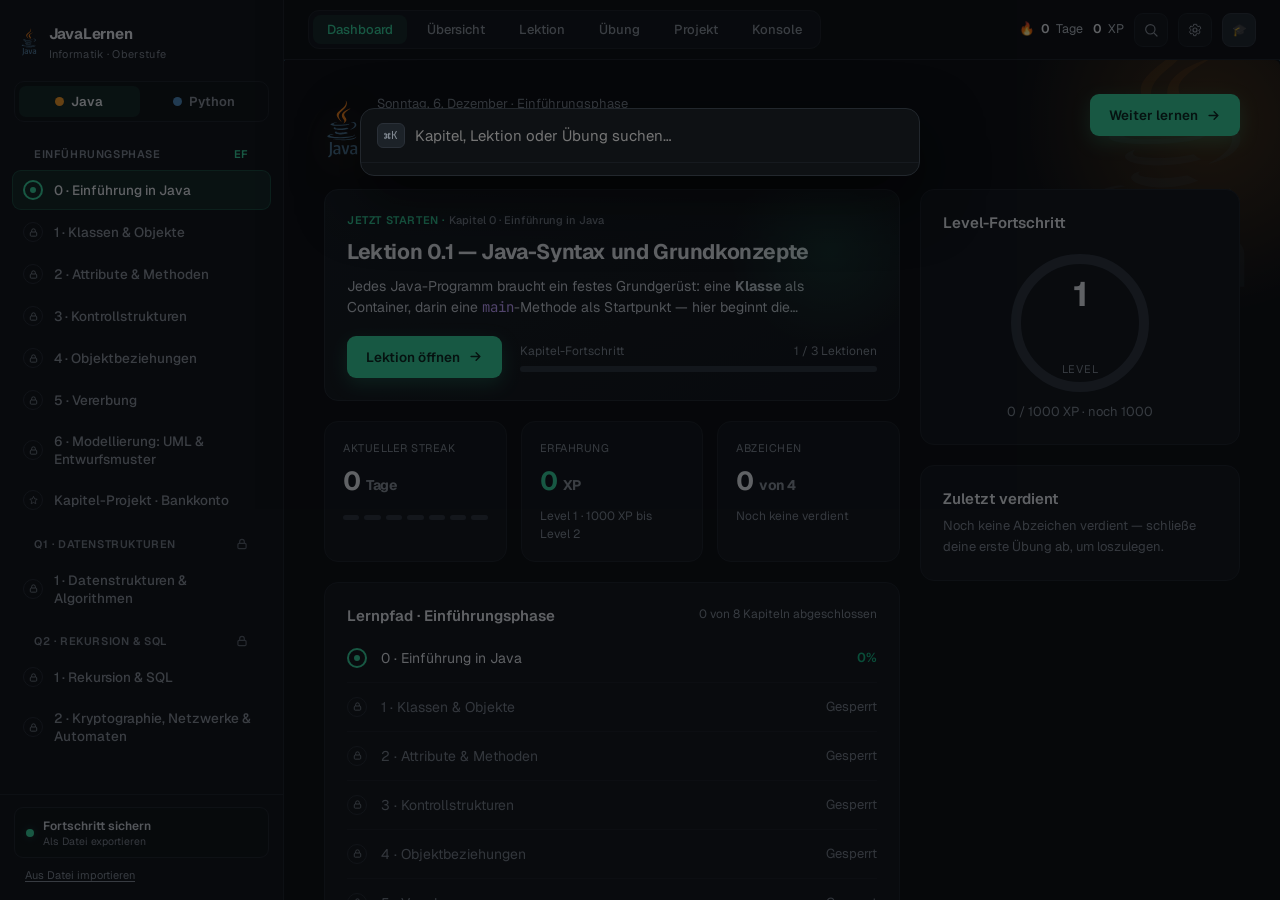
==== app/index.html @ 8a407bf7 "feat(JavaLernen): command palette (⌘K) — buscar y saltar a cualquier vista/capítulo/lección/übung - " ====
<!DOCTYPE html>
<html lang="de">
<head>
  <meta charset="utf-8">
  <meta name="viewport" content="width=device-width, initial-scale=1">
  <meta name="theme-color" content="#08090B">
  <title>JavaLernen — Informatik Oberstufe</title>
  <link rel="preconnect" href="https://fonts.googleapis.com">
  <link rel="preconnect" href="https://fonts.gstatic.com" crossorigin>
  <link href="https://fonts.googleapis.com/css2?family=Geist:wght@400;500;600;700&family=JetBrains+Mono:wght@400;500;600&display=swap" rel="stylesheet">
  <link rel="stylesheet" href="css/tokens.css">
  <link rel="stylesheet" href="css/app.css">
</head>
<body>
  <a class="skip-link" href="#main">Zum Inhalt springen</a>

  <div class="shell" id="shell">
    <button class="scrim" id="scrim" aria-label="Menü schließen" hidden></button>

    <!-- ============ SIDEBAR ============ -->
    <aside class="sidebar" aria-label="Lernpfad-Navigation">
      <div class="brand">
        <span class="brand-logo" aria-hidden="true">
          <svg width="18" height="18" viewBox="0 0 24 24" fill="none"><path d="M8 9l-4 3 4 3M16 9l4 3-4 3M13 6l-2 12" stroke="#08090B" stroke-width="2.2" stroke-linecap="round" stroke-linejoin="round"/></svg>
        </span>
        <span>
          <span class="brand-name" id="brandName">JavaLernen</span>
          <span class="brand-sub" style="display:block">Informatik · Oberstufe</span>
        </span>
      </div>

      <div class="lang-switch" role="group" aria-label="Programmiersprache">
        <button class="lang-btn" data-lang="java"><span class="lang-dot java"></span> Java</button>
        <button class="lang-btn" data-lang="python"><span class="lang-dot python"></span> Python</button>
      </div>

      <nav class="nav" id="chapterNav" aria-label="Kapitel"></nav>

      <div class="sidebar-foot">
        <button class="net" id="exportBtn" title="Lädt eine JSON-Datei mit deinem Fortschritt herunter">
          <span class="dot"></span>
          <span><span class="t">Fortschritt sichern</span><span class="s" style="display:block">Als Datei exportieren</span></span>
        </button>
        <button class="net-import" id="importBtn">Aus Datei importieren</button>
        <input type="file" id="importFile" accept="application/json" style="display:none">
      </div>
    </aside>

    <!-- ============ MAIN ============ -->
    <div class="main">
      <header class="topbar">
        <div style="display:flex;align-items:center;gap:12px">
          <button class="icon-btn hamburger" id="hamburger" aria-label="Navigation öffnen" aria-expanded="false">
            <svg width="18" height="18" viewBox="0 0 24 24" fill="none"><path d="M4 7h16M4 12h16M4 17h16" stroke="currentColor" stroke-width="2" stroke-linecap="round"/></svg>
          </button>
          <div class="tabs" role="tablist" aria-label="Ansicht">
            <button class="tab" role="tab" aria-selected="true"  data-view="dashboard">Dashboard</button>
            <button class="tab" role="tab" aria-selected="false" data-view="overview">Übersicht</button>
            <button class="tab" role="tab" aria-selected="false" data-view="lesson">Lektion</button>
            <button class="tab" role="tab" aria-selected="false" data-view="exercise">Übung</button>
            <button class="tab" role="tab" aria-selected="false" data-view="project">Projekt</button>
            <button class="tab" role="tab" aria-selected="false" data-view="playground">Konsole</button>
          </div>
        </div>
        <div class="topbar-right">
          <span class="chip hide-sm">🔥 <b id="topStreak">0</b> Tage</span>
          <span class="chip hide-sm"><b id="topXp">0</b> XP</span>
          <button class="icon-btn" id="cmdkBtn" aria-label="Befehlspalette öffnen (⌘K)" title="Suchen (⌘K)">
            <svg width="16" height="16" viewBox="0 0 24 24" fill="none"><circle cx="11" cy="11" r="7" stroke="currentColor" stroke-width="1.8"/><path d="M21 21l-4.3-4.3" stroke="currentColor" stroke-width="1.8" stroke-linecap="round"/></svg>
          </button>
          <div class="settings-wrap">
            <button class="icon-btn" id="settingsBtn" aria-label="Einstellungen" aria-expanded="false"><svg width="16" height="16" viewBox="0 0 24 24" fill="none"><circle cx="12" cy="12" r="3" stroke="currentColor" stroke-width="1.8"/><path d="M19 12a7 7 0 00-.1-1l2-1.6-2-3.4-2.3 1a7 7 0 00-1.7-1l-.3-2.5H10l-.3 2.5a7 7 0 00-1.7 1l-2.3-1-2 3.4 2 1.6a7 7 0 000 2l-2 1.6 2 3.4 2.3-1a7 7 0 001.7 1l.3 2.5h3.4l.3-2.5a7 7 0 001.7-1l2.3 1 2-3.4-2-1.6c.06-.32.1-.66.1-1z" stroke="currentColor" stroke-width="1.5" stroke-linejoin="round"/></svg></button>
            <div class="settings-pop" id="settingsPop" hidden>
              <div class="set-group">
                <div class="set-label">Dein Name</div>
                <input type="text" id="nameInput" class="name-input" placeholder="z. B. Alberto" maxlength="24" autocomplete="off">
              </div>
              <div class="set-group">
                <div class="set-label">Darstellung</div>
                <div class="seg" role="group" aria-label="Theme">
                  <button class="seg-btn" data-theme-set="dark">Dunkel</button>
                  <button class="seg-btn" data-theme-set="light">Hell</button>
                </div>
              </div>
              <div class="set-group">
                <div class="set-label">Editor-Schriftgröße</div>
                <div class="seg" role="group" aria-label="Schriftgröße">
                  <button class="seg-btn" data-size-set="s">S</button>
                  <button class="seg-btn" data-size-set="m">M</button>
                  <button class="seg-btn" data-size-set="l">L</button>
                </div>
              </div>
              <div class="set-group">
                <label class="set-toggle"><input type="checkbox" id="animToggle"> <span>Animationen</span></label>
              </div>
            </div>
          </div>
          <span class="badge-ico" id="userAvatar" aria-hidden="true" style="width:34px;height:34px;border-radius:9px;font-size:12px;font-weight:600"></span>
        </div>
      </header>

      <main class="viewport" id="main">

        <!-- ===== DASHBOARD ===== -->
        <section class="view active" id="view-dashboard" tabindex="-1">
          <div class="dash rise">
            <div class="dash-watermark" aria-hidden="true"></div>
            <div class="dash-head">
              <div style="display:flex;align-items:center;gap:16px">
                <span class="dash-lang-logo" id="dashLangLogo" aria-hidden="true"></span>
                <div>
                  <p class="eyebrow">Samstag, 4. Juli · Einführungsphase</p>
                  <h1 class="h-greet">Guten Abend, Alberto</h1>
                </div>
              </div>
              <button class="btn btn-primary" id="continueBtn">Weiter lernen
                <svg width="15" height="15" viewBox="0 0 24 24" fill="none"><path d="M5 12h14M13 6l6 6-6 6" stroke="currentColor" stroke-width="2.4" stroke-linecap="round" stroke-linejoin="round"/></svg>
              </button>
            </div>

            <div class="dash-grid">
              <div class="col">
                <article class="card resume card-pad" id="resumeCard"></article>

                <div class="stat-row">
                  <article class="card stat"><div class="k">Aktueller Streak</div><div class="v"><span id="streakVal">0</span> <span style="font-size:14px;color:var(--mut)">Tage</span></div><div class="streak-cells" id="streakCells"><i></i><i></i><i></i><i></i><i></i><i></i><i></i></div></article>
                  <article class="card stat"><div class="k">Erfahrung</div><div class="v accent"><span id="xpVal">0</span> <span style="font-size:14px;color:var(--mut)">XP</span></div><div class="sub" id="xpSub">Level 1 · 1000 XP bis Level 2</div></article>
                  <article class="card stat"><div class="k">Abzeichen</div><div class="v"><span id="badgeCount">0</span> <span style="font-size:14px;color:var(--mut)" id="badgeTotal">von 4</span></div><div class="sub" id="badgeSub" style="color:var(--faint)">Noch keine verdient</div></article>
                </div>

                <article class="card card-pad">
                  <div style="display:flex;justify-content:space-between;margin-bottom:6px"><h2 style="font-size:15px;font-weight:600">Lernpfad · Einführungsphase</h2><span style="font-size:12px;color:var(--mut2)" id="lernpfadSub"></span></div>
                  <div id="lernpfadList"></div>
                </article>
              </div>

              <div class="col">
                <article class="card card-pad">
                  <h2 style="font-size:15px;font-weight:600;margin-bottom:6px">Level-Fortschritt</h2>
                  <div class="ring-wrap">
                    <div class="ring">
                      <svg width="150" height="150" viewBox="0 0 150 150"><circle cx="75" cy="75" r="64" fill="none" stroke="var(--dot)" stroke-width="10"/><circle id="ringArc" cx="75" cy="75" r="64" fill="none" stroke="var(--accent)" stroke-width="10" stroke-linecap="round" stroke-dasharray="402" stroke-dashoffset="402" transform="rotate(-90 75 75)"/></svg>
                      <div class="lvl"><b id="levelVal">1</b><span>LEVEL</span></div>
                    </div>
                  </div>
                  <p style="text-align:center;font-size:13px;color:var(--mut2)" id="levelSub">0 / 1000 XP · noch 1000</p>
                </article>
                <article class="card card-pad">
                  <h2 style="font-size:15px;font-weight:600;margin-bottom:6px">Zuletzt verdient</h2>
                  <div id="badgeList"><p style="font-size:13px;color:var(--faint);line-height:1.6">Noch keine Abzeichen verdient — schließe deine erste Übung ab, um loszulegen.</p></div>
                </article>
              </div>
            </div>
          </div>
        </section>

        <!-- ===== ÜBERSICHT ===== -->
        <section class="view" id="view-overview" tabindex="-1">
          <div class="dash-watermark" aria-hidden="true"></div>
          <div class="dash rise" style="max-width:1120px">
            <div class="dash-head">
              <div>
                <p class="eyebrow">Zertifikatskurs · Informatik mit Java</p>
                <h1 class="h-greet" style="font-size:26px">Lernmodule &amp; Abdeckung</h1>
              </div>
            </div>
            <p class="les-p" style="margin-bottom:28px;max-width:none">Curriculum-Übersicht des Zertifikatskurses (Fortbildung, Java als gewählte Sprache). Jedes Modul zeigt, welche JavaLernen-Kapitel das Thema bereits abdecken — und wo noch Lücken sind.</p>
            <div id="moduleList" class="module-grid"></div>
          </div>
        </section>

        <!-- ===== LEKTION ===== -->
        <section class="view" id="view-lesson" tabindex="-1">
          <div class="dash-watermark" aria-hidden="true"></div>
          <div style="max-width:820px;margin:0 auto;padding:34px 40px 80px" class="rise lesson-pad wm-content">
            <p class="les-crumb" id="lesCrumb"></p>
            <div class="les-pills" id="lessonTabs"></div>
            <div class="les-meta"><span class="les-tag-theory">Theorie</span><span class="les-readtime" id="lesTime"></span></div>
            <h1 class="les-title" id="lesTitle"></h1>
            <div id="lessonBody"></div>
            <div class="les-nav">
              <button class="btn btn-ghost" id="lesPrevBtn">◄ Zurück</button>
              <button class="btn btn-primary" id="lesNextBtn">Zur Übung ►</button>
            </div>
          </div>
        </section>

        <!-- ===== ÜBUNG ===== -->
        <section class="view" id="view-exercise" tabindex="-1">
          <div class="dash-watermark" aria-hidden="true"></div>
          <div class="ex-grid wm-content" style="display:grid;grid-template-columns:400px 1fr;height:100%;min-height:0">
            <div style="border-right:1px solid var(--border);padding:30px;overflow-y:auto" class="ex-prompt" id="exPrompt"></div>

            <div style="display:flex;flex-direction:column;min-height:0;background:var(--panel2)" class="ex-editor">
              <div style="display:flex;align-items:center;justify-content:space-between;padding:11px 18px;border-bottom:1px solid var(--border);background:var(--panel)">
                <span class="mono" id="exFile" style="font-size:12.5px;color:var(--sub)">Main.java</span>
                <div style="display:flex;align-items:center;gap:8px">
                  <button class="btn btn-ghost" id="resetBtn" style="padding:7px 12px;font-size:12.5px" title="Auf Startcode zurücksetzen">↺ Zurücksetzen</button>
                  <button class="btn btn-primary" id="runBtn" style="padding:7px 15px;font-size:12.5px">▶ Ausführen <span class="pg-kbd">⌘↵</span></button>
                </div>
              </div>
              <div class="editor" id="editor">
                <div class="editor-gutter mono" id="gutter" aria-hidden="true">1</div>
                <div class="editor-area">
                  <pre class="editor-hl mono" id="hl" aria-hidden="true"><code></code></pre>
                  <label class="visually-hidden" for="code" style="position:absolute;left:-9999px">Java-Code-Editor</label>
                  <textarea id="code" class="editor-input mono" spellcheck="false" autocapitalize="off" autocorrect="off" autocomplete="off" wrap="off">public class Main {
    public static void main(String[] args) {
        int zahl = 7;

        if (zahl % 2 == 0) {
            System.out.println(zahl + " ist ungerade");
        } else {
            System.out.println(zahl + " ist gerade");
        }
    }
}</textarea>
                </div>
              </div>
              <div id="feedback" class="ex-feedback" aria-live="polite"></div>
            </div>
          </div>
        </section>

        <!-- ===== PROJEKT ===== -->
        <section class="view" id="view-project" tabindex="-1">
          <div class="dash-watermark" aria-hidden="true"></div>
          <div style="max-width:760px;margin:0 auto;padding:48px 40px;text-align:center" class="rise wm-content">
            <div class="glow" style="display:inline-grid;place-items:center;width:88px;height:88px;border-radius:24px;background:linear-gradient(150deg,var(--accent-bg2),var(--accent-bg));border:1px solid var(--accent-border2);margin-bottom:24px;font-size:40px">⭐</div>
            <p class="tag" style="letter-spacing:1px;margin-bottom:10px" id="prTag">Kapitel abgeschlossen</p>
            <h1 style="font-size:30px;font-weight:700;letter-spacing:-0.7px;margin-bottom:12px" id="prTitle"></h1>
            <p style="font-size:15px;line-height:1.65;color:var(--mut);max-width:480px;margin:0 auto 30px" id="prIntro"></p>
            <div style="display:flex;justify-content:center;gap:14px;margin-bottom:34px;flex-wrap:wrap" id="prStats"></div>
            <div class="card" style="padding:22px;text-align:left;margin-bottom:20px"><p id="prDesc" style="font-size:14px;line-height:1.65;color:var(--text3)"></p></div>
            <button class="btn btn-primary" id="prStartBtn">Projekt starten ►</button>
            <div style="margin-top:24px"><button class="btn btn-ghost" data-view="dashboard" style="border:none;text-decoration:underline;text-underline-offset:3px">Später — zurück zum Dashboard</button></div>
          </div>
        </section>

        <!-- ===== PLAYGROUND / KONSOLE ===== -->
        <section class="view" id="view-playground" tabindex="-1">
          <div class="dash-watermark" aria-hidden="true"></div>
          <div class="pg-grid wm-content">
            <aside class="pg-side">
              <span class="prompt-tag">Konsole</span>
              <h1 class="prompt-title" style="margin-top:12px">Java-Spielwiese</h1>
              <p class="prompt-p">Schreibe beliebigen Java-Code, gib bei Bedarf eine <strong>Eingabe</strong> für <code>Scanner</code> / <code>System.in</code> an und führe ihn aus — echter Compiler, echte Ausgabe.</p>
              <label class="pg-label" for="pgStdin">Eingabe (stdin)</label>
              <textarea id="pgStdin" class="pg-stdin mono" spellcheck="false" placeholder="Zeile 1&#10;Zeile 2&#10;…"></textarea>
              <div class="pg-shortcuts">
                <div class="pg-sc-title">IntelliJ-Kürzel</div>
                <div class="pg-sc"><kbd>⌘↵</kbd><span>Ausführen</span></div>
                <div class="pg-sc"><kbd>⌘/</kbd><span>Kommentar</span></div>
                <div class="pg-sc"><kbd>⌘D</kbd><span>Zeile duplizieren</span></div>
                <div class="pg-sc"><kbd>⌘⌫</kbd><span>Zeile löschen</span></div>
                <div class="pg-sc"><kbd>⌥⇧↑↓</kbd><span>Zeile verschieben</span></div>
                <div class="pg-sc"><kbd>⇥ / ⇧⇥</kbd><span>Ein-/Ausrücken</span></div>
              </div>
            </aside>

            <div class="pg-main">
              <div class="pg-bar">
                <span class="mono" style="font-size:12.5px;color:var(--sub)">Main.java</span>
                <button class="btn btn-primary" id="pgRunBtn" style="padding:7px 15px;font-size:12.5px">▶ Ausführen <span class="pg-kbd">⌘↵</span></button>
              </div>
              <div class="editor" id="pgEditor">
                <div class="editor-gutter mono" id="pgGutter" aria-hidden="true">1</div>
                <div class="editor-area">
                  <pre class="editor-hl mono" id="pgHl" aria-hidden="true"><code></code></pre>
                  <label class="visually-hidden" for="pgCode" style="position:absolute;left:-9999px">Java-Code-Editor (Konsole)</label>
                  <textarea id="pgCode" class="editor-input mono" spellcheck="false" autocapitalize="off" autocorrect="off" autocomplete="off" wrap="off">import java.util.*;

public class Main {
    public static void main(String[] args) {
        Scanner sc = new Scanner(System.in);
        System.out.print("Wie heißt du? ");
        String name = sc.nextLine();
        System.out.println("Hallo, " + name + "!");
    }
}</textarea>
                </div>
              </div>
              <div class="pg-console" id="pgOutput" aria-live="polite"></div>
            </div>
          </div>
        </section>

      </main>
    </div>
  </div>

  <!-- ============ COMMAND PALETTE (⌘K) ============ -->
  <div class="cmdk-overlay" id="cmdkOverlay" hidden>
    <div class="cmdk-box" role="dialog" aria-modal="true" aria-label="Befehlspalette">
      <div class="cmdk-input-row">
        <span class="cmdk-kbd">⌘K</span>
        <input type="text" id="cmdkInput" class="cmdk-input" placeholder="Kapitel, Lektion oder Übung suchen…" autocomplete="off" spellcheck="false">
      </div>
      <div class="cmdk-list" id="cmdkList"></div>
    </div>
  </div>

  <script src="js/app.js"></script>
</body>
</html>
---- app/css/tokens.css ----
/* ============================================================
   JavaLernen — Design Tokens
   Paleta auditada WCAG AA (ver check de contraste).
   Los "muted" fueron corregidos: mut2/faint/dis ahora pasan AA
   sobre el fondo #08090B a tamaños de 10.5–12.5px.
   ============================================================ */

:root {
  /* superficies */
  --bg:        #08090B;
  --sidebar:   #0C0E11;
  --panel:     #0E1114;
  --panel2:    #0B0E10;
  --inset:     #08090B;
  --elev:      #1C2228;
  --elev-border:#2A3038;

  /* bordes / divisores */
  --border:    #191D22;
  --border2:   #1C2126;
  --border3:   #22272D;
  --divider:   #161A1F;

  /* texto — todos AA sobre --bg */
  --text:      #E8EAED; /* 16.5:1 */
  --text2:     #C8CDD3; /* 12.4  */
  --text3:     #C2C7CD; /* 11.7  */
  --sub:       #B4BAC1; /* 10.2  */
  --mut:       #8B9199; /*  6.3  */
  --mut2:      #828A93; /*  5.7  (era 6B727A 3.9 → FALLABA) */
  --faint:     #7E858E; /*  5.3  (era 5F666E 3.4 → FALLABA) */
  --dis:       #787F88; /*  4.9  (era 565C64 2.8 → FALLABA) */
  --lock:      #5A616A; /*  íconos de candado (era 3A4046 1.9) */

  /* acento — verde "acción" (neón) vs "progreso" (profundo) */
  --accent:    #34D399; /* acción / CTA / hero — 10.4:1 */
  --accent2:   #10B981; /* progreso / status — 7.9:1, calmo */
  --on-accent: #06231A;
  --accent-bg:   rgba(52,211,153,0.10);
  --accent-bg2:  rgba(52,211,153,0.14);
  --accent-border: rgba(52,211,153,0.20);
  --accent-border2:rgba(52,211,153,0.28);
  --accent-shadow: rgba(52,211,153,0.26);
  --accent-radial: rgba(52,211,153,0.13);
  --glow-c:      rgba(52,211,153,0.35);

  /* semánticos */
  --info:  #7DD3FC; --info-t:#A9DEF9; --info-b:#9FB4C0;
  --info-bg:rgba(125,211,252,0.05); --info-border:rgba(125,211,252,0.18); --info-chip:rgba(125,211,252,0.12);
  --warn:  #F59E0B; --warn-t:#F5C97A; --warn-b:#B7A876;
  --warn-bg:rgba(245,158,11,0.05); --warn-bg2:rgba(245,158,11,0.06); --warn-border:rgba(245,158,11,0.18);
  --err:   #F87171; --err-t:#F0A8A8;
  --err-bg:rgba(248,113,113,0.14); --err-row:rgba(248,113,113,0.06); --ok-row:rgba(52,211,153,0.06);
  --tip:   #C4A0FF; --tip-t:#C9B3F0; --tip-b:#9F93B8;
  --tip-bg:rgba(196,160,255,0.05); --tip-border:rgba(196,160,255,0.16);
  --false-bg:#1A0F10; --false-t:#F87171;

  /* código */
  --code-border:#1B2025; --code-hd:#16191D; --chip-bg:#0E1518;
  --code-kw:#C4A0FF; --code-type:#5CC8FF; --code-fn:#7DD3FC; --code-str:#98D387;
  --code-num:#E3B778; --code-op:#89DDFF; --code-text:#C9CDD3;
  --code-ln:#6B727A; /* números de línea legibles (era 3D444B 1.9) */
  --code-size:13.5px;

  /* misc */
  --dot:#2A3038; --topbar:rgba(10,12,14,0.7);
  --card-a:#12171A; --card-b:#0D1013; --card-border:#1E242A;
  --avatar-a:#2A3038; --avatar-b:#171B1F; --avatar-border:#262B31;
  --pop-shadow:0 24px 60px rgba(0,0,0,0.55);
  --focus-ring:#5CC8FF; /* anillo de foco visible, distinto del acento */

  --r-sm:8px; --r-md:11px; --r-lg:14px; --r-xl:20px;
  --ff:'Geist',-apple-system,system-ui,sans-serif;
  --ff-mono:'JetBrains Mono',ui-monospace,monospace;
}

/* ============================================================
   TEMA CLARO — overrides sobre los mismos tokens (design brief).
   Contraste ajustado para blanco: acento verde más profundo,
   tokens de código con variantes light legibles.
   ============================================================ */
:root[data-theme="light"] {
  --bg:        #F4F5F6;
  --sidebar:   #FBFBFC;
  --panel:     #FFFFFF;
  --panel2:    #FBFBFC;
  --inset:     #F1F2F4;
  --elev:      #EEF0F2;
  --elev-border:#DDE0E4;

  --border:    #E6E8EC;
  --border2:   #E9EBEF;
  --border3:   #D3D7DD;
  --divider:   #ECEEF1;

  --text:      #191C1F;
  --text2:     #2C3136;
  --text3:     #31373D;
  --sub:       #414952;
  --mut:       #667079;
  --mut2:      #6B747D;
  --faint:     #838C95;
  --dis:       #97A0A9;
  --lock:      #A7AFB8;

  --accent:    #0E9F6E; /* verde profundo, legible sobre blanco */
  --accent2:   #0A8862;
  --on-accent: #FFFFFF;
  --accent-bg:   rgba(14,159,110,0.08);
  --accent-bg2:  rgba(14,159,110,0.12);
  --accent-border: rgba(14,159,110,0.22);
  --accent-border2:rgba(14,159,110,0.32);
  --accent-shadow: rgba(14,159,110,0.22);
  --accent-radial: rgba(14,159,110,0.10);
  --glow-c:      rgba(14,159,110,0.30);

  --info:  #0284C7; --info-t:#0369A1; --info-b:#0B5A86;
  --info-bg:rgba(2,132,199,0.06); --info-border:rgba(2,132,199,0.20); --info-chip:rgba(2,132,199,0.10);
  --warn:  #B45309; --warn-t:#92400E; --warn-b:#7A3E12;
  --warn-bg:rgba(180,83,9,0.06); --warn-bg2:rgba(180,83,9,0.07); --warn-border:rgba(180,83,9,0.22); --warn-chip:rgba(180,83,9,0.12);
  --err:   #DC2626; --err-t:#B91C1C;
  --err-bg:rgba(220,38,38,0.10); --err-row:rgba(220,38,38,0.05); --ok-row:rgba(14,159,110,0.06);
  --tip:   #7C3AED; --tip-t:#6D28D9; --tip-b:#5B2CA8;
  --tip-bg:rgba(124,58,237,0.05); --tip-border:rgba(124,58,237,0.18);
  --false-bg:#FBE9E9; --false-t:#DC2626;

  --code-border:#E6E8EC; --code-hd:#F1F2F4; --chip-bg:#EEF3F1;
  --code-kw:#7C3AED; --code-type:#0967A6; --code-fn:#0284C7; --code-str:#157F3C;
  --code-num:#B45309; --code-op:#0E7490; --code-text:#24292F; --code-ln:#B8BFC7;

  --dot:#DDE0E4; --topbar:rgba(255,255,255,0.75);
  --card-a:#FFFFFF; --card-b:#FAFBFC; --card-border:#E6E8EC;
  --avatar-a:#EEF0F2; --avatar-b:#DDE0E4; --avatar-border:#D3D7DD;
  --pop-shadow:0 24px 60px rgba(20,24,28,0.16);
  --focus-ring:#0967A6;
}
---- app/css/app.css ----
/* ============================================================
   JavaLernen — Componentes, a11y y responsive
   Clases reales (no inline) → habilita :hover / :focus-visible
   que los estilos inline del mockup NO podían tener.
   ============================================================ */

*, *::before, *::after { box-sizing: border-box; margin: 0; padding: 0; }
html, body { height: 100%; max-width: 100%; overflow-x: hidden; }
body {
  background: var(--bg);
  color: var(--text);
  font-family: var(--ff);
  -webkit-font-smoothing: antialiased;
  line-height: 1.5;
}
::selection { background: rgba(52,211,153,0.28); }
::-webkit-scrollbar { width: 10px; height: 10px; }
::-webkit-scrollbar-thumb { background: #565C6455; border-radius: 8px; border: 2px solid transparent; background-clip: padding-box; }

/* --- foco visible global (clave de a11y que faltaba) --- */
:focus-visible {
  outline: 2px solid var(--focus-ring);
  outline-offset: 2px;
  border-radius: 6px;
}
:focus:not(:focus-visible) { outline: none; }

/* skip-link para teclado/lector de pantalla */
.skip-link {
  position: absolute; left: 12px; top: -60px; z-index: 200;
  background: var(--accent); color: var(--on-accent);
  padding: 9px 16px; border-radius: var(--r-sm); font-weight: 600;
  transition: top .15s ease;
}
.skip-link:focus { top: 12px; }

button { font-family: inherit; cursor: pointer; }
a { color: inherit; text-decoration: none; }
code, pre, .mono { font-family: var(--ff-mono); }

/* --- animaciones (respetan prefers-reduced-motion) --- */
@keyframes jl-rise { from { opacity:0; transform:translateY(10px);} to {opacity:1; transform:none;} }
@keyframes jl-glow { 0%,100%{ box-shadow:0 0 0 0 var(--glow-c);} 50%{ box-shadow:0 0 0 6px transparent;} }
.rise { animation: jl-rise .35s ease; }
.glow { animation: jl-glow 2.4s ease-in-out infinite; }
@media (prefers-reduced-motion: reduce) {
  *, *::before, *::after { animation: none !important; transition: none !important; }
}
:root[data-anim="off"] *, :root[data-anim="off"] *::before, :root[data-anim="off"] *::after {
  animation: none !important; transition: none !important;
}

/* ============================ LAYOUT ============================ */
.shell { display: flex; height: 100vh; width: 100%; overflow: hidden; }

.sidebar {
  width: 284px; flex: none; background: var(--sidebar);
  border-right: 1px solid var(--border); display: flex; flex-direction: column;
}
.brand { padding: 22px 20px 18px; display: flex; align-items: center; gap: 11px; }
.brand-logo { flex: none; display: flex; align-items: center; justify-content: center; }
.brand-logo img { height: 30px; width: auto; display: block; }
.brand-name { font-size: 15px; font-weight: 700; letter-spacing: -0.2px; }

/* logo de lenguaje en el dashboard — grande a propósito, con glow de marca */
.dash-lang-logo { flex: none; display: flex; align-items: center; justify-content: center; }
.dash-lang-logo img { height: 64px; width: auto; display: block; }
.dash-lang-logo.java img { filter: drop-shadow(0 6px 20px rgba(248,152,32,.4)); }
.dash-lang-logo.python img { filter: drop-shadow(0 6px 20px rgba(75,139,190,.4)); }

/* watermark del dashboard: logo grande y tenue de fondo, con degradado suave de marca */
.dash { position: relative; overflow: hidden; }
.dash-head, .dash-grid { position: relative; z-index: 1; }
.dash-watermark { position: absolute; top: -60px; right: -50px; width: 320px; height: 320px; pointer-events: none; z-index: 0; }
.dash-watermark img { width: 100%; height: 100%; object-fit: contain; opacity: .1; }
.dash-watermark.java { background: radial-gradient(circle at 62% 38%, rgba(248,152,32,.22), transparent 68%); }
.dash-watermark.python { background: radial-gradient(circle at 62% 38%, rgba(75,139,190,.22), transparent 68%); }
/* el contenido real de cada vista debe pintarse SIEMPRE encima del watermark (position:absolute) */
.wm-content { position: relative; z-index: 1; }
/* Übung/Konsole: el editor de código (derecha) tiene fondo opaco y taparía el watermark en la
   esquina superior derecha de siempre — acá vive en la esquina superior izquierda, detrás del
   panel de prompt/sidebar que sí es transparente. */
#view-exercise .dash-watermark, #view-playground .dash-watermark { top: -50px; left: -40px; right: auto; }
.brand-sub  { font-size: 11px; color: var(--faint); letter-spacing: 0.3px; }

.lang-switch { display: flex; gap: 4px; margin: 0 14px 10px; background: var(--panel2); border: 1px solid var(--border); border-radius: 10px; padding: 4px; }
.lang-btn { flex: 1; display: flex; align-items: center; justify-content: center; gap: 7px; padding: 7px 8px; border-radius: 7px; background: transparent; border: none; color: var(--mut); font-size: 13px; font-weight: 600; font-family: inherit; transition: background .15s, color .15s; }
.lang-btn:hover { color: var(--text2); }
.lang-btn[aria-pressed="true"] { background: var(--accent-bg); color: var(--text); }
.lang-dot { width: 9px; height: 9px; border-radius: 50%; flex: none; }
.lang-dot.java { background: #F89820; } .lang-dot.python { background: #4B8BBE; }

.nav-group-hd {
  display: flex; align-items: center; justify-content: space-between;
  padding: 14px 22px 6px; font-size: 11px; font-weight: 600;
  color: var(--mut2); text-transform: uppercase; letter-spacing: 0.6px;
}
.nav-group-hd.locked { color: var(--dis); }
.nav { flex: 1; overflow-y: auto; padding: 0 12px 12px; display: flex; flex-direction: column; gap: 2px; }

.nav-item {
  display: flex; align-items: center; gap: 11px; padding: 9px 10px;
  border-radius: 9px; color: var(--mut); border: 1px solid transparent;
  background: transparent; width: 100%; text-align: left; font-size: 13.5px; font-weight: 500;
  transition: background .15s ease, color .15s ease;
}
.nav-item:hover { background: var(--panel); color: var(--text2); }
.nav-item[aria-current="true"] {
  background: var(--accent-bg); border-color: var(--accent-border); color: var(--text);
}
.nav-item[disabled] { color: var(--dis); cursor: not-allowed; }
.nav-item[disabled]:hover { background: transparent; color: var(--dis); }
.nav-icon { width: 20px; height: 20px; flex: none; border-radius: 50%; display: grid; place-items: center; }
.nav-icon.done { background: var(--accent-bg2); }
.nav-icon.current { border: 2px solid var(--accent); }
.nav-icon.current > i { width: 6px; height: 6px; border-radius: 50%; background: var(--accent); display: block; }
.nav-icon.lock { border: 1.5px solid var(--border3); }
.nav-item .label { flex: 1; }
.nav-progress { height: 3px; margin-top: 6px; border-radius: 3px; background: var(--dot); overflow: hidden; }
.nav-progress > i { display: block; height: 100%; background: var(--accent2); border-radius: 3px; }

.sidebar-foot { padding: 12px 14px; border-top: 1px solid var(--border); }
.net {
  width: 100%; display: flex; align-items: center; gap: 9px; padding: 9px 11px;
  border-radius: 9px; background: var(--panel2); border: 1px solid var(--border2); text-align: left;
  transition: border-color .15s, background .15s;
}
.net:hover { border-color: var(--accent-border); }
.net .dot { width: 8px; height: 8px; border-radius: 50%; background: var(--accent); box-shadow: 0 0 8px var(--accent-shadow); flex: none; }
.net .t { font-size: 12px; font-weight: 600; color: var(--text2); }
.net .s { font-size: 10.5px; color: var(--faint); }
.net-import {
  width: 100%; text-align: left; padding: 6px 11px; margin-top: 4px; background: transparent; border: none;
  font-size: 11px; color: var(--mut2); font-family: inherit; text-decoration: underline; text-underline-offset: 2px;
}
.net-import:hover { color: var(--text2); }

/* ---- main + topbar ---- */
.main { flex: 1; display: flex; flex-direction: column; min-width: 0; }
.viewport { overflow-x: hidden; }
.topbar {
  height: 60px; flex: none; border-bottom: 1px solid var(--border);
  display: flex; align-items: center; justify-content: space-between;
  padding: 0 24px; background: var(--topbar); backdrop-filter: blur(8px); gap: 12px;
}
.tabs { display: flex; align-items: center; gap: 6px; background: var(--panel); padding: 4px; border-radius: var(--r-md); border: 1px solid var(--border); min-width: 0; }
.topbar > div:first-child { min-width: 0; }
.tab { flex: none; }
.topbar-right { flex: none; }
.tab {
  padding: 6px 14px; border-radius: 8px; background: transparent; border: none;
  color: var(--mut); font-size: 13px; font-weight: 500; transition: color .15s, background .15s;
}
.tab:hover { color: var(--text2); }
.tab[aria-selected="true"] { background: var(--accent-bg); color: var(--accent); }
.topbar-right { display: flex; align-items: center; gap: 10px; }
.chip { display: inline-flex; align-items: center; gap: 6px; font-size: 12.5px; color: var(--sub); }
.chip b { color: var(--text); font-weight: 600; }
.icon-btn {
  width: 34px; height: 34px; border-radius: 9px; background: var(--panel);
  border: 1px solid var(--border); display: grid; place-items: center; color: var(--mut);
  transition: color .15s, border-color .15s;
}
.icon-btn:hover { color: var(--text2); border-color: var(--border3); }
.hamburger { display: none; }

/* ---- Settings popover ---- */
.settings-wrap { position: relative; }
.settings-pop {
  position: absolute; top: 42px; right: 0; z-index: 80; width: 240px;
  background: var(--panel); border: 1px solid var(--border3); border-radius: var(--r-lg);
  box-shadow: var(--pop-shadow); padding: 16px; animation: jl-rise .18s ease;
}
.set-group { margin-bottom: 16px; } .set-group:last-child { margin-bottom: 0; }
.set-label { font-size: 11px; font-weight: 600; color: var(--mut2); text-transform: uppercase; letter-spacing: 0.5px; margin-bottom: 8px; }
.seg { display: flex; gap: 4px; background: var(--panel2); border: 1px solid var(--border); border-radius: 9px; padding: 3px; }
.seg-btn { flex: 1; padding: 6px 8px; border-radius: 7px; background: transparent; border: none; color: var(--mut); font-size: 12.5px; font-weight: 500; font-family: inherit; transition: background .15s, color .15s; }
.seg-btn:hover { color: var(--text2); }

/* toast de celebración (badge/level-up) — reutiliza jl-rise para la entrada */
.jl-toast {
  position: fixed; top: 20px; right: 20px; z-index: 300; display: flex; align-items: center; gap: 12px;
  background: var(--panel); border: 1px solid var(--accent-border2); border-radius: var(--r-lg);
  box-shadow: var(--pop-shadow), 0 0 0 1px var(--accent-shadow); padding: 14px 18px; max-width: 320px;
  transition: opacity .3s ease, transform .3s ease;
}
.jl-toast.out { opacity: 0; transform: translateY(-10px); }
.jl-toast-ico { font-size: 26px; line-height: 1; }
.jl-toast-title { font-size: 13.5px; font-weight: 700; color: var(--text); }
.jl-toast-desc { font-size: 12px; color: var(--mut2); margin-top: 2px; }
.seg-btn[aria-pressed="true"] { background: var(--accent-bg); color: var(--accent); }
.set-toggle { display: flex; align-items: center; gap: 9px; font-size: 13px; color: var(--text2); cursor: pointer; }
.set-toggle input { accent-color: var(--accent); width: 15px; height: 15px; }
.name-input {
  width: 100%; padding: 8px 11px; border-radius: 8px; font-size: 13px; font-family: inherit;
  background: var(--inset); border: 1px solid var(--code-hd); color: var(--code-text);
}
.name-input:focus { outline: none; border-color: var(--accent); }

.viewport { flex: 1; overflow-y: auto; min-height: 0; position: relative; }
.view { display: none; position: relative; overflow: hidden; }
.view.active { display: block; }

/* ============================ BOTONES ============================ */
.btn {
  display: inline-flex; align-items: center; gap: 8px; padding: 11px 18px;
  border-radius: 9px; font-size: 13.5px; font-weight: 600; border: 1px solid transparent;
  transition: transform .06s ease, box-shadow .15s ease, background .15s ease;
}
.btn:active { transform: translateY(1px); }
.btn-primary { background: var(--accent); color: var(--on-accent); box-shadow: 0 6px 18px var(--accent-shadow); }
.btn-primary:hover { box-shadow: 0 8px 24px var(--accent-shadow); }
.btn-ghost { background: transparent; color: var(--mut); border-color: var(--border3); }
.btn-ghost:hover { color: var(--text2); border-color: var(--border3); background: var(--panel); }

/* ============================ CARDS / GRID ============================ */
.dash { max-width: 1120px; margin: 0 auto; padding: 34px 40px 60px; }
.dash-head { display: flex; align-items: flex-start; justify-content: space-between; gap: 20px; margin-bottom: 24px; }
.eyebrow { font-size: 13px; color: var(--mut2); margin-bottom: 6px; }
.h-greet { font-size: 30px; font-weight: 700; letter-spacing: -0.7px; }
.dash-grid { display: grid; grid-template-columns: minmax(0,1fr) 320px; gap: 20px; align-items: start; }
.col { display: flex; flex-direction: column; gap: 20px; min-width: 0; }

.card { background: var(--panel); border: 1px solid var(--border); border-radius: var(--r-lg); }
.card-pad { padding: 22px; }
.resume {
  position: relative; overflow: hidden;
  background: linear-gradient(150deg,var(--card-a),var(--card-b)); border-color: var(--card-border);
}
.resume::after { content:""; position:absolute; top:-40px; right:-30px; width:200px; height:200px;
  background: radial-gradient(circle,var(--accent-radial),transparent 70%); pointer-events:none; }
.tag { font-size: 11px; font-weight: 600; color: var(--accent); text-transform: uppercase; letter-spacing: 0.6px; }
.progress { height: 6px; border-radius: 4px; background: var(--dot); overflow: hidden; }
.progress > i { display: block; height: 100%; border-radius: 4px; background: linear-gradient(90deg,var(--accent2),var(--accent)); }

.stat-row { display: grid; grid-template-columns: repeat(3,1fr); gap: 14px; }
.stat { padding: 18px; }
.stat .k { font-size: 11px; color: var(--mut2); text-transform: uppercase; letter-spacing: 0.5px; }
.stat .v { font-size: 26px; font-weight: 700; letter-spacing: -0.5px; margin-top: 6px; }
.stat .v.accent { color: var(--accent); }
.stat .sub { font-size: 12px; color: var(--mut2); margin-top: 6px; }
.streak-cells { display: flex; gap: 5px; margin-top: 14px; }
.streak-cells > i { flex: 1; height: 5px; border-radius: 3px; background: var(--dot); }
.streak-cells > i.on { background: var(--accent2); }

/* ring de nivel */
.ring-wrap { display: grid; place-items: center; padding: 8px 0 4px; }
.ring { position: relative; width: 150px; height: 150px; }
.ring .lvl { position: absolute; inset: 0; display: grid; place-items: center; text-align: center; }
.ring .lvl b { font-size: 34px; font-weight: 700; }
.ring .lvl span { font-size: 11px; color: var(--mut2); letter-spacing: 1px; }
#ringArc { transition: stroke-dashoffset .8s cubic-bezier(.22,1,.36,1); }

.badge-item { display: flex; align-items: center; gap: 12px; padding: 12px 0; border-top: 1px solid var(--divider); }
.badge-item:first-of-type { border-top: none; }
.badge-ico { width: 34px; height: 34px; flex: none; border-radius: 10px; background: var(--elev); border: 1px solid var(--elev-border); display: grid; place-items: center; }
.badge-item .t { font-size: 13.5px; font-weight: 600; }
.badge-item .s { font-size: 12px; color: var(--mut2); }

/* ============================ RESPONSIVE ============================ */
@media (max-width: 900px) {
  .dash-grid { grid-template-columns: minmax(0,1fr); }
  .dash, .dash-grid { min-width: 0; max-width: 100%; }
  .card { max-width: 100%; overflow-wrap: anywhere; }
  .dash [style*="max-width:520px"], .dash [style*="max-width:480px"] { max-width: 100% !important; }
  .dash { padding: 24px 20px 48px; }
  .hamburger { display: grid; }
  .sidebar {
    position: fixed; inset: 0 auto 0 0; z-index: 100; width: 280px;
    transform: translateX(-100%); transition: transform .22s ease;
    box-shadow: var(--pop-shadow);
  }
  .shell.nav-open .sidebar { transform: none; }
  .scrim { display: none; position: fixed; inset: 0; z-index: 90; background: rgba(6,8,10,0.6); }
  .shell.nav-open .scrim { display: block; }
  .tabs { overflow-x: auto; }
  .dash-head { flex-direction: column; }
  .resume .row-cta { flex-direction: column; align-items: stretch; }
}
@media (max-width: 560px) {
  .stat-row { grid-template-columns: 1fr; }
  .topbar { padding: 0 14px; }
  .chip.hide-sm { display: none; }
  .h-greet { font-size: 24px; }
}

/* ============================ CONTENIDO (lección data-driven) ============================ */
.les-crumb { font-size: 12px; color: var(--mut2); margin-bottom: 14px; }
.les-crumb .cur { color: var(--accent); }
.les-pills { display: flex; flex-wrap: wrap; gap: 6px; margin-bottom: 18px; }
.les-pill {
  font-family: var(--ff-mono); font-size: 11.5px; font-weight: 600; padding: 5px 10px;
  border-radius: 7px; background: var(--panel); border: 1px solid var(--border); color: var(--mut2);
  transition: background .15s, color .15s, border-color .15s;
}
.les-pill:hover { color: var(--text2); border-color: var(--border3); }
.les-pill.active { background: var(--accent-bg); border-color: var(--accent-border); color: var(--accent); }
.les-pill.done { color: var(--accent2); }

.path-row { display: flex; align-items: center; gap: 14px; padding: 14px 0; border-top: 1px solid var(--divider); width: 100%; background: transparent; border-left: none; border-right: none; border-bottom: none; text-align: left; font-family: inherit; color: var(--text); font-size: 14px; cursor: pointer; }
.path-row:first-of-type { border-top: none; }
.path-row:hover { color: var(--accent); }
.path-row .pct { margin-left: auto; font-size: 13px; font-weight: 600; color: var(--text); }
.path-row .pct.done { color: var(--accent2); }
.path-row.locked { color: var(--dis); cursor: default; }
.path-row.locked:hover { color: var(--dis); }
.path-row.locked .pct { color: var(--dis); font-weight: 400; }

.resume-tag { font-size: 11px; font-weight: 600; color: var(--accent); text-transform: uppercase; letter-spacing: 0.6px; margin-bottom: 8px; }
.resume-tag .sub { color: var(--mut2); text-transform: none; font-weight: 500; letter-spacing: 0; }
.resume-title { font-size: 21px; font-weight: 700; letter-spacing: -0.4px; margin-bottom: 8px; }
.resume-desc { font-size: 14px; color: var(--text3); max-width: 520px; margin-bottom: 18px; display: -webkit-box; -webkit-line-clamp: 2; -webkit-box-orient: vertical; overflow: hidden; }
.resume-desc code { font-family: var(--ff-mono); color: var(--code-kw); }
.les-meta { display: flex; align-items: center; gap: 8px; margin-bottom: 4px; }
.les-tag-theory { font-size: 11px; font-weight: 600; color: var(--info); background: var(--info-chip); padding: 3px 9px; border-radius: 6px; text-transform: uppercase; letter-spacing: 0.5px; }
.les-readtime { font-size: 12px; color: var(--mut2); }
.les-title { font-size: 30px; font-weight: 700; letter-spacing: -0.7px; margin: 16px 0 18px; }
.les-p { font-size: 15.5px; line-height: 1.72; color: var(--text3); margin-bottom: 20px; }
.les-p code, .prompt-p code, .callout code { font-family: var(--ff-mono); font-size: 0.9em; color: var(--accent); background: var(--chip-bg); padding: 1px 6px; border-radius: 5px; }
.les-p strong, .prompt-p strong { color: var(--text); font-weight: 600; }
.les-p em { color: var(--text); font-style: normal; font-weight: 500; }
.les-h2 { font-size: 19px; font-weight: 600; letter-spacing: -0.3px; margin: 34px 0 12px; }
.les-nav { display: flex; justify-content: space-between; padding-top: 26px; margin-top: 8px; border-top: 1px solid var(--border); }

.code-card { border-radius: 12px; border: 1px solid var(--code-border); overflow: hidden; margin-bottom: 24px; background: var(--panel2); }
.code-card-hd { display: flex; align-items: center; justify-content: space-between; padding: 9px 14px; border-bottom: 1px solid var(--code-border); background: var(--panel); }
.code-card-dots { display: flex; gap: 7px; }
.code-card-dots i { width: 11px; height: 11px; border-radius: 50%; background: var(--dot); }
.code-card-file { font-family: var(--ff-mono); font-size: 11.5px; color: var(--faint); }
.code-card pre { margin: 0; padding: 16px 18px; font-family: var(--ff-mono); font-size: var(--code-size); line-height: 1.75; color: var(--code-text); overflow-x: auto; }

.callout { display: flex; gap: 13px; border-radius: 12px; padding: 16px 18px; margin-bottom: 24px; border: 1px solid; }
.callout .ic { flex: none; font-size: 18px; line-height: 1.4; }
.callout .c-title { font-size: 13px; font-weight: 600; margin-bottom: 3px; }
.callout .c-body { font-size: 13.5px; line-height: 1.6; }
.callout.info { background: var(--info-bg); border-color: var(--info-border); }
.callout.info .c-title { color: var(--info-t); } .callout.info .c-body { color: var(--info-b); }
.callout.tip  { background: var(--tip-bg);  border-color: var(--tip-border); }
.callout.tip .c-title { color: var(--tip-t); } .callout.tip .c-body { color: var(--tip-b); }
.callout.warn { background: var(--warn-bg);  border-color: var(--warn-border); }
.callout.warn .c-title { color: var(--warn-t); } .callout.warn .c-body { color: var(--warn-b); }

.op-grid { display: grid; grid-template-columns: repeat(3,1fr); gap: 10px; margin-bottom: 30px; }
.op-grid > div { border-radius: 10px; padding: 13px 15px; background: var(--panel); border: 1px solid var(--border); }
.op-grid .op { font-family: var(--ff-mono); font-size: 15px; color: var(--code-op); margin-bottom: 4px; }
.op-grid .lbl { font-size: 12px; color: var(--mut); }

.fig { margin: 4px 0 28px; border-radius: 12px; border: 1px solid var(--border); background: var(--panel); padding: 22px 18px 14px; }
.fig-svg { overflow-x: auto; }
.fig-svg svg { display: block; margin: 0 auto; max-width: 100%; height: auto; }
.fig figcaption { text-align: center; font-size: 12.5px; color: var(--mut2); margin-top: 12px; }

/* prompt de ejercicio (data-driven) */
.prompt-tag { font-size: 11px; font-weight: 600; color: var(--accent); background: var(--accent-bg); padding: 3px 9px; border-radius: 6px; text-transform: uppercase; letter-spacing: 0.5px; }
.prompt-diff { font-size: 11.5px; color: var(--mut2); margin-left: 8px; }
.prompt-title { font-size: 22px; font-weight: 700; margin: 14px 0; }
.prompt-p { font-size: 14px; line-height: 1.68; color: var(--sub); margin-bottom: 16px; }
.prompt-expected { margin-bottom: 16px; }
.prompt-expected .k { font-size: 11px; font-weight: 600; color: var(--mut2); text-transform: uppercase; letter-spacing: 0.5px; margin-bottom: 9px; }
.prompt-expected pre { font-family: var(--ff-mono); font-size: 13px; color: var(--code-str); margin: 0; white-space: pre-wrap; }
.tc-row { display: flex; align-items: center; gap: 8px; font-family: var(--ff-mono); font-size: 12px; padding: 3px 0; }
.tc-in { color: var(--info); flex: none; } .tc-arrow { color: var(--faint); } .tc-exp { color: var(--code-str); }
.prompt-tip { display: flex; gap: 11px; border-radius: 11px; padding: 14px 16px; background: var(--tip-bg); border: 1px solid var(--tip-border); margin-bottom: 10px; }
.prompt-tip .c-title { font-size: 12.5px; font-weight: 600; color: var(--tip-t); margin-bottom: 3px; }
.prompt-tip .c-body { font-size: 13px; line-height: 1.55; color: var(--tip-b); }
.prompt-tip.hint { background: var(--info-bg); border-color: var(--info-border); }
.prompt-tip.hint .c-title { color: var(--info-t); } .prompt-tip.hint .c-body { color: var(--info-b); }

.hint-btn, .solution-btn { width: 100%; justify-content: center; margin-bottom: 10px; font-size: 12.5px; }
.solution-btn { color: var(--warn-t); border-color: var(--warn-border); }
.solution-btn:hover { background: var(--warn-bg); }
.solution-box { border-radius: 11px; padding: 14px 16px; background: var(--warn-bg); border: 1px solid var(--warn-border); margin-bottom: 10px; }
.solution-hd { font-size: 12.5px; font-weight: 600; color: var(--warn-t); margin-bottom: 10px; }
.solution-box pre { font-family: var(--ff-mono); font-size: 12.5px; line-height: 1.6; white-space: pre-wrap; overflow-x: auto; margin: 0; }

@media (max-width: 560px) { .op-grid { grid-template-columns: 1fr; } .les-title { font-size: 24px; } }

/* ============================ VIDEO CARD (premium) ============================ */
.video-card {
  display: flex; gap: 16px; align-items: stretch; margin-bottom: 26px; padding: 12px;
  border-radius: var(--r-lg); background: linear-gradient(150deg,var(--card-a),var(--card-b));
  border: 1px solid var(--card-border); transition: border-color .18s ease, transform .18s ease, box-shadow .18s ease;
}
.video-card:hover { border-color: var(--accent-border2); transform: translateY(-2px); box-shadow: 0 12px 30px rgba(0,0,0,0.35); }
.video-card:focus-visible { outline: 2px solid var(--focus-ring); outline-offset: 3px; }
.video-thumb {
  position: relative; flex: none; width: 168px; aspect-ratio: 16/9; border-radius: 10px; overflow: hidden;
  background: var(--panel2); border: 1px solid var(--border2);
}
.video-thumb img { width: 100%; height: 100%; object-fit: cover; display: block; }
.video-play {
  position: absolute; inset: 0; margin: auto; width: 42px; height: 42px; border-radius: 50%;
  background: rgba(8,9,11,0.55); backdrop-filter: blur(3px); color: #fff;
  display: grid; place-items: center; transition: transform .18s ease, background .18s ease;
}
.video-card:hover .video-play { background: var(--accent); color: var(--on-accent); transform: scale(1.08); }
.video-dur {
  position: absolute; right: 6px; bottom: 6px; font-family: var(--ff-mono); font-size: 10.5px; font-weight: 600;
  color: #fff; background: rgba(8,9,11,0.75); padding: 2px 6px; border-radius: 5px; letter-spacing: 0.3px;
}
.video-seen {
  position: absolute; left: 6px; top: 6px; font-size: 10.5px; font-weight: 600;
  color: var(--on-accent); background: var(--accent); padding: 2px 7px; border-radius: 5px; letter-spacing: 0.2px;
}
/* thumbnail roto (id de YouTube inválido/borrado) -> ícono simple en vez de imagen gris */
.video-thumb.thumb-err img { display: none; }
.video-thumb.thumb-err::before {
  content: "▶"; position: absolute; inset: 0; display: grid; place-items: center;
  font-size: 22px; color: var(--faint); background: var(--panel2);
}
.video-info { display: flex; flex-direction: column; justify-content: center; gap: 5px; min-width: 0; }
.video-eyebrow { font-size: 11px; font-weight: 600; color: var(--accent); text-transform: uppercase; letter-spacing: 0.5px; }
.video-title { font-size: 14.5px; font-weight: 600; color: var(--text); line-height: 1.4; }
@media (max-width: 560px) { .video-card { flex-direction: column; } .video-thumb { width: 100%; } }

/* ============================ ÜBERSICHT (curriculum modules) ============================ */
.module-grid { display: grid; grid-template-columns: repeat(2,1fr); gap: 16px; }
.module-card { padding: 20px 22px; }
.module-hd { display: flex; align-items: flex-start; justify-content: space-between; gap: 12px; margin-bottom: 10px; }
.module-num { font-family: var(--ff-mono); font-size: 11px; font-weight: 600; color: var(--accent); background: var(--accent-bg); padding: 3px 9px; border-radius: 6px; text-transform: uppercase; letter-spacing: 0.5px; }
.module-weeks { font-size: 12px; color: var(--mut2); white-space: nowrap; }
.module-title { font-size: 17px; font-weight: 700; letter-spacing: -0.3px; margin-bottom: 8px; }
.module-desc { font-size: 13.5px; line-height: 1.6; color: var(--text3); margin-bottom: 14px; }
.module-topics { list-style: none; margin-bottom: 16px; }
.module-topics li { position: relative; padding-left: 16px; font-size: 13px; line-height: 1.9; color: var(--sub); }
.module-topics li::before { content: '·'; position: absolute; left: 2px; color: var(--faint); font-weight: 700; }
.module-cov { display: flex; align-items: center; flex-wrap: wrap; gap: 8px; padding-top: 14px; border-top: 1px solid var(--divider); }
.cov-badge { font-size: 11px; font-weight: 600; padding: 3px 9px; border-radius: 6px; text-transform: uppercase; letter-spacing: 0.4px; }
.cov-badge.full    { color: var(--accent); background: var(--accent-bg); }
.cov-badge.partial { color: var(--warn-t); background: var(--warn-chip); }
.cov-badge.gap     { color: var(--dis); background: var(--panel2); border: 1px solid var(--border); }
.cov-link {
  font-family: var(--ff-mono); font-size: 11px; font-weight: 600; padding: 3px 9px; border-radius: 6px;
  background: var(--panel); border: 1px solid var(--border); color: var(--mut2);
}
.cov-link:hover { color: var(--text2); border-color: var(--border3); }
@media (max-width: 820px) { .module-grid { grid-template-columns: 1fr; } }

/* ============================ ÜBUNG editor (overlay highlight) ============================ */
.editor { flex: 1; display: flex; min-height: 0; overflow: hidden; background: var(--panel2); }
.editor-gutter {
  flex: none; padding: 16px 14px 16px 18px; text-align: right; color: var(--code-ln);
  font-size: var(--code-size); line-height: 1.75; user-select: none; overflow: hidden;
  white-space: pre; background: var(--panel2);
}
.editor-area { position: relative; flex: 1; min-width: 0; overflow: hidden; }
/* la capa resaltada y el textarea deben coincidir EXACTO en métricas */
.editor-hl, .editor-input {
  margin: 0; border: 0; padding: 16px 18px;
  font-family: var(--ff-mono); font-size: var(--code-size); line-height: 1.75;
  tab-size: 4; -moz-tab-size: 4; white-space: pre; word-wrap: normal; overflow-wrap: normal;
  letter-spacing: 0;
}
.editor-hl {
  position: absolute; inset: 0; overflow: auto; pointer-events: none;
  color: var(--code-text); background: transparent;
}
.editor-hl code { font: inherit; }
.editor-input {
  position: absolute; inset: 0; width: 100%; height: 100%; resize: none; overflow: auto;
  background: transparent; color: transparent; caret-color: var(--text);
  outline: none;
}
.editor-input::selection { background: rgba(92,200,255,0.22); }
/* tokens (mapean a los mismos tokens del design system) */
.tok-kw   { color: var(--code-kw); }
.tok-type { color: var(--code-type); }
.tok-fn   { color: var(--code-fn); }
.tok-str  { color: var(--code-str); }
.tok-num  { color: var(--code-num); }
.tok-op   { color: var(--code-op); }
.tok-com  { color: var(--code-ln); font-style: italic; }
.tok-ann  { color: var(--warn-t); }

/* ============================ ÜBUNG feedback ============================ */
.ex-feedback:empty { display: none; }
.ex-feedback { flex: none; max-height: 46%; overflow-y: auto; border-top: 1px solid var(--border); background: var(--sidebar); }
.fb-bar { display: flex; align-items: center; gap: 9px; padding: 14px 18px; font-size: 12.5px; font-weight: 600; color: var(--text2); border-bottom: 1px solid var(--divider); }
.fb-check { display: grid; place-items: center; width: 18px; height: 18px; border-radius: 50%; background: var(--accent-bg2); color: var(--accent); font-size: 11px; }
.fb-x { display: grid; place-items: center; width: 18px; height: 18px; border-radius: 50%; background: var(--err-bg); color: var(--err); font-size: 11px; }
.fb-bar.ok { color: var(--text); } .fb-bar.err .fb-x, .fb-bar.err { color: var(--err-t); }
.fb-body { padding: 14px 18px 18px; }
.fb-label { font-size: 10.5px; font-weight: 600; color: var(--mut2); text-transform: uppercase; letter-spacing: 0.5px; margin-bottom: 8px; }
.fb-console { font-size: 13px; color: var(--code-text); background: var(--inset); border: 1px solid var(--code-hd); border-radius: 8px; padding: 11px 13px; margin: 0 0 14px; white-space: pre-wrap; }
.fb-console.err-t { color: var(--err-t); }
.fb-diff-h { display: flex; align-items: center; gap: 8px; font-size: 12.5px; font-weight: 600; margin-bottom: 9px; }
.fb-diff { border: 1px solid var(--code-hd); border-radius: 8px; overflow: hidden; font-family: var(--ff-mono); font-size: 12.5px; margin-bottom: 14px; }
.fb-diff > div { display: flex; align-items: center; gap: 10px; padding: 8px 12px; }
.fb-diff .ok-row { background: var(--ok-row); } .fb-diff .err-row { background: var(--err-row); border-top: 1px solid var(--code-hd); }
.fb-diff .w { width: 72px; color: var(--mut2); } .fb-diff .plus { color: var(--accent); font-weight: 600; } .fb-diff .minus { color: var(--err); font-weight: 600; }
.fb-diff .code-str { color: var(--code-str); } .fb-diff .err-t { color: var(--err-t); }
.fb-warn { display: flex; gap: 11px; border-radius: 10px; padding: 13px 15px; background: var(--warn-bg); border: 1px solid var(--warn-border); }
.fb-warn p { font-size: 13px; line-height: 1.6; color: var(--warn-b); } .fb-warn b { color: var(--warn-t); } .fb-warn em { font-style: normal; color: var(--warn-t); }
.test-rows { border: 1px solid var(--code-hd); border-radius: 8px; overflow: hidden; margin-bottom: 14px; }
.test-row { display: flex; align-items: center; gap: 10px; padding: 8px 12px; font-size: 12.5px; border-top: 1px solid var(--divider); }
.test-row:first-child { border-top: none; }
.test-row.pass { background: var(--ok-row); } .test-row.fail { background: var(--err-row); }
.test-ic { width: 16px; text-align: center; font-weight: 700; }
.test-row.pass .test-ic { color: var(--accent); } .test-row.fail .test-ic { color: var(--err); }
.test-label { color: var(--sub); flex: none; min-width: 120px; }
.test-out { color: var(--code-text); overflow: hidden; text-overflow: ellipsis; white-space: nowrap; }
.spin { width: 14px; height: 14px; border-radius: 50%; border: 2px solid var(--dot); border-top-color: var(--accent); animation: spin .6s linear infinite; }
@keyframes spin { to { transform: rotate(360deg); } }

@media (max-width: 820px) {
  .ex-grid { grid-template-columns: 1fr !important; grid-template-rows: auto 1fr; height: auto !important; }
  .ex-prompt { border-right: none !important; border-bottom: 1px solid var(--border); }
  .ex-editor #code { min-height: 320px; }
}

/* ============================ PLAYGROUND / KONSOLE ============================ */
#view-playground { height: 100%; }
.pg-grid { display: grid; grid-template-columns: 300px 1fr; height: 100%; min-height: 0; }
.pg-side { border-right: 1px solid var(--border); padding: 28px 26px; overflow-y: auto; }
.pg-label { display: block; font-size: 11px; font-weight: 600; color: var(--mut2); text-transform: uppercase; letter-spacing: 0.5px; margin: 20px 0 8px; }
.pg-stdin {
  width: 100%; min-height: 90px; resize: vertical; border-radius: 10px; padding: 11px 13px;
  background: var(--inset); border: 1px solid var(--code-hd); color: var(--code-text);
  font-family: var(--ff-mono); font-size: 13px; line-height: 1.6; outline: none;
}
.pg-stdin:focus-visible { border-color: var(--accent-border2); }
.pg-shortcuts { margin-top: 26px; border-top: 1px solid var(--divider); padding-top: 18px; }
.pg-sc-title { font-size: 11px; font-weight: 600; color: var(--mut2); text-transform: uppercase; letter-spacing: 0.5px; margin-bottom: 12px; }
.pg-sc { display: flex; align-items: center; gap: 12px; margin-bottom: 9px; font-size: 12.5px; color: var(--sub); }
.pg-sc kbd, .pg-kbd {
  font-family: var(--ff-mono); font-size: 11px; color: var(--text2); background: var(--elev);
  border: 1px solid var(--elev-border); border-radius: 6px; padding: 2px 7px; white-space: nowrap; flex: none;
}
.pg-kbd { font-size: 10.5px; margin-left: 6px; opacity: 0.85; }

.pg-main { display: flex; flex-direction: column; min-width: 0; min-height: 0; background: var(--panel2); }
.pg-bar { display: flex; align-items: center; justify-content: space-between; padding: 11px 18px; border-bottom: 1px solid var(--border); background: var(--panel); }
.pg-main .editor { flex: 1; }
.pg-console {
  flex: none; max-height: 42%; min-height: 46px; overflow-y: auto; border-top: 1px solid var(--border);
  background: var(--sidebar); padding: 14px 18px; font-family: var(--ff-mono); font-size: 13px;
  line-height: 1.65; color: var(--code-text); white-space: pre-wrap; word-break: break-word;
}
.pg-console:empty::before { content: '› Ausgabe erscheint hier nach dem Ausführen.'; color: var(--faint); }
.pg-console .pg-ok  { color: var(--accent); font-weight: 600; }
.pg-console .pg-err { color: var(--err-t); }
.pg-console .pg-meta { color: var(--mut2); font-size: 11.5px; }

@media (max-width: 820px) {
  .pg-grid { grid-template-columns: 1fr; grid-template-rows: auto 1fr; }
  .pg-side { border-right: none; border-bottom: 1px solid var(--border); }
  .pg-main .editor { min-height: 300px; }
}

/* ============================ COMMAND PALETTE (⌘K) ============================ */
.cmdk-overlay {
  position: fixed; inset: 0; z-index: 400; background: rgba(6,8,10,0.6);
  display: flex; align-items: flex-start; justify-content: center; padding-top: 12vh;
}
.cmdk-box {
  width: 100%; max-width: 560px; max-height: 70vh; margin: 0 20px; display: flex; flex-direction: column;
  background: var(--panel); border: 1px solid var(--border3); border-radius: var(--r-lg);
  box-shadow: var(--pop-shadow); overflow: hidden; animation: jl-rise .15s ease;
}
.cmdk-input-row { display: flex; align-items: center; gap: 10px; padding: 14px 16px; border-bottom: 1px solid var(--divider); flex: none; }
.cmdk-kbd { font-family: var(--ff-mono); font-size: 11px; color: var(--mut2); background: var(--elev); border: 1px solid var(--elev-border); border-radius: 6px; padding: 3px 6px; flex: none; }
.cmdk-input { flex: 1; background: transparent; border: none; color: var(--text); font-size: 15px; font-family: inherit; }
.cmdk-input:focus { outline: none; }
.cmdk-list { overflow-y: auto; padding: 6px; }
.cmdk-item { display: flex; align-items: center; gap: 11px; padding: 10px 12px; border-radius: 8px; cursor: pointer; }
.cmdk-item.active { background: var(--accent-bg); }
.cmdk-item-ico { flex: none; width: 26px; height: 26px; border-radius: 7px; background: var(--elev); display: grid; place-items: center; font-size: 13px; }
.cmdk-item-main { min-width: 0; flex: 1; }
.cmdk-item-title { font-size: 13.5px; font-weight: 600; color: var(--text); white-space: nowrap; overflow: hidden; text-overflow: ellipsis; }
.cmdk-item-sub { font-size: 11.5px; color: var(--mut2); white-space: nowrap; overflow: hidden; text-overflow: ellipsis; }
.cmdk-item-kind { flex: none; font-size: 10.5px; color: var(--faint); text-transform: uppercase; letter-spacing: 0.4px; }
.cmdk-empty { padding: 30px 16px; text-align: center; font-size: 13px; color: var(--faint); }
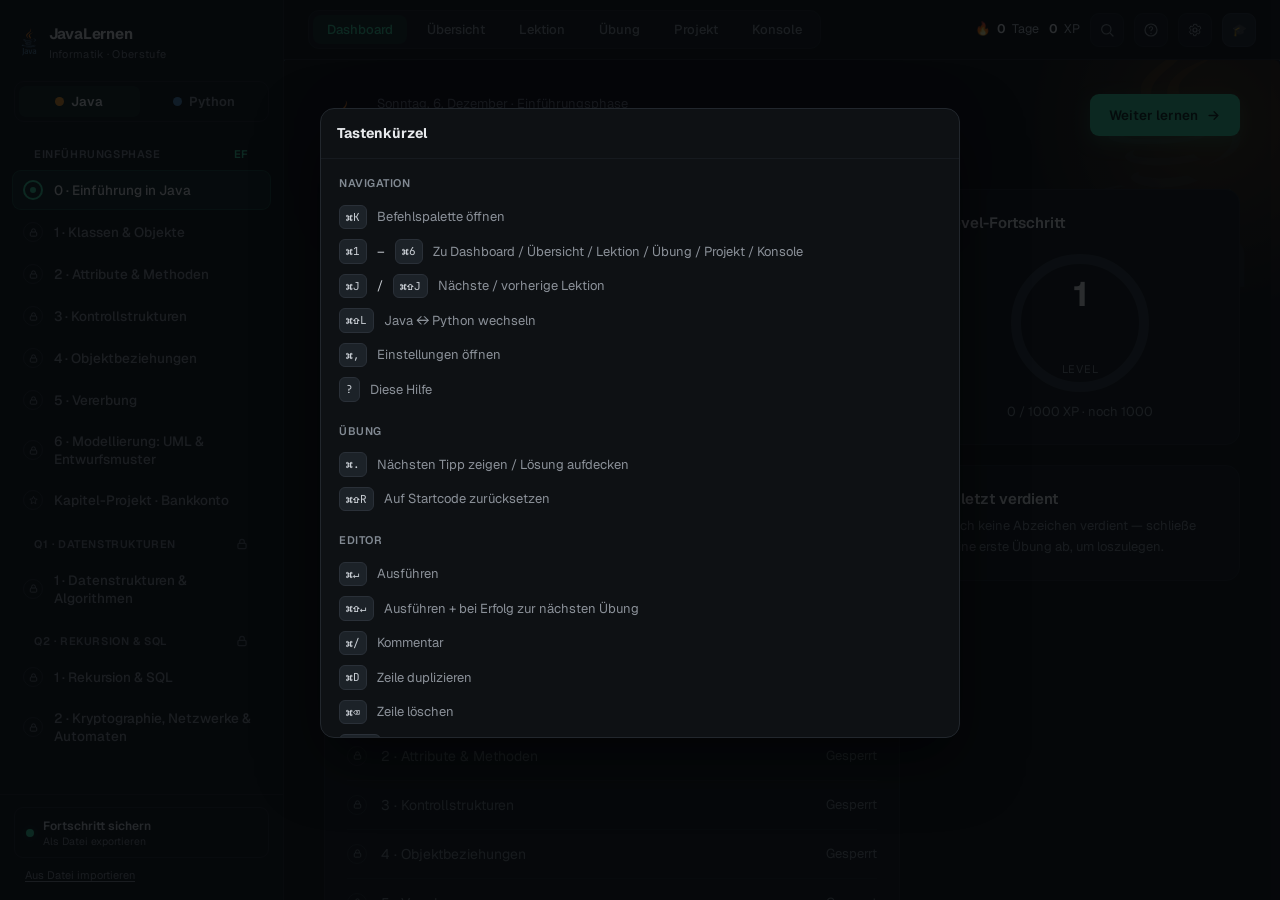
==== commit 7b4a2707: "feat(JavaLernen): atajos de teclado premium (navegación, übung, editor) - ⌘1-⌘6: saltar directo a Da" ====
--- a/app/index.html
+++ b/app/index.html
@@ -68,6 +68,9 @@
           <button class="icon-btn" id="cmdkBtn" aria-label="Befehlspalette öffnen (⌘K)" title="Suchen (⌘K)">
             <svg width="16" height="16" viewBox="0 0 24 24" fill="none"><circle cx="11" cy="11" r="7" stroke="currentColor" stroke-width="1.8"/><path d="M21 21l-4.3-4.3" stroke="currentColor" stroke-width="1.8" stroke-linecap="round"/></svg>
           </button>
+          <button class="icon-btn" id="shortcutsBtn" aria-label="Tastenkürzel anzeigen" title="Tastenkürzel (?)">
+            <svg width="16" height="16" viewBox="0 0 24 24" fill="none"><circle cx="12" cy="12" r="9" stroke="currentColor" stroke-width="1.8"/><path d="M9.5 9a2.5 2.5 0 0 1 4.9.8c0 1.7-2.4 1.7-2.4 3.4" stroke="currentColor" stroke-width="1.6" stroke-linecap="round"/><circle cx="12" cy="17" r="1" fill="currentColor"/></svg>
+          </button>
           <div class="settings-wrap">
             <button class="icon-btn" id="settingsBtn" aria-label="Einstellungen" aria-expanded="false"><svg width="16" height="16" viewBox="0 0 24 24" fill="none"><circle cx="12" cy="12" r="3" stroke="currentColor" stroke-width="1.8"/><path d="M19 12a7 7 0 00-.1-1l2-1.6-2-3.4-2.3 1a7 7 0 00-1.7-1l-.3-2.5H10l-.3 2.5a7 7 0 00-1.7 1l-2.3-1-2 3.4 2 1.6a7 7 0 000 2l-2 1.6 2 3.4 2.3-1a7 7 0 001.7 1l.3 2.5h3.4l.3-2.5a7 7 0 001.7-1l2.3 1 2-3.4-2-1.6c.06-.32.1-.66.1-1z" stroke="currentColor" stroke-width="1.5" stroke-linejoin="round"/></svg></button>
             <div class="settings-pop" id="settingsPop" hidden>
@@ -300,6 +303,38 @@
     </div>
   </div>
 
+  <!-- ============ TASTENKÜRZEL-HILFE (?) ============ -->
+  <div class="cmdk-overlay" id="shortcutsOverlay" hidden>
+    <div class="cmdk-box shortcuts-box" role="dialog" aria-modal="true" aria-label="Tastenkürzel">
+      <div class="cmdk-input-row"><strong style="font-size:14px">Tastenkürzel</strong></div>
+      <div class="shortcuts-grid">
+        <div class="sc-group">
+          <div class="sc-hd">Navigation</div>
+          <div class="sc-row"><kbd>⌘K</kbd><span>Befehlspalette öffnen</span></div>
+          <div class="sc-row"><kbd>⌘1</kbd>–<kbd>⌘6</kbd><span>Zu Dashboard / Übersicht / Lektion / Übung / Projekt / Konsole</span></div>
+          <div class="sc-row"><kbd>⌘J</kbd> / <kbd>⌘⇧J</kbd><span>Nächste / vorherige Lektion</span></div>
+          <div class="sc-row"><kbd>⌘⇧L</kbd><span>Java ↔ Python wechseln</span></div>
+          <div class="sc-row"><kbd>⌘,</kbd><span>Einstellungen öffnen</span></div>
+          <div class="sc-row"><kbd>?</kbd><span>Diese Hilfe</span></div>
+        </div>
+        <div class="sc-group">
+          <div class="sc-hd">Übung</div>
+          <div class="sc-row"><kbd>⌘.</kbd><span>Nächsten Tipp zeigen / Lösung aufdecken</span></div>
+          <div class="sc-row"><kbd>⌘⇧R</kbd><span>Auf Startcode zurücksetzen</span></div>
+        </div>
+        <div class="sc-group">
+          <div class="sc-hd">Editor</div>
+          <div class="sc-row"><kbd>⌘↵</kbd><span>Ausführen</span></div>
+          <div class="sc-row"><kbd>⌘⇧↵</kbd><span>Ausführen + bei Erfolg zur nächsten Übung</span></div>
+          <div class="sc-row"><kbd>⌘/</kbd><span>Kommentar</span></div>
+          <div class="sc-row"><kbd>⌘D</kbd><span>Zeile duplizieren</span></div>
+          <div class="sc-row"><kbd>⌘⌫</kbd><span>Zeile löschen</span></div>
+          <div class="sc-row"><kbd>⌥⇧↑↓</kbd><span>Zeile verschieben</span></div>
+        </div>
+      </div>
+    </div>
+  </div>
+
   <script src="js/app.js"></script>
 </body>
 </html>
--- a/app/css/app.css
+++ b/app/css/app.css
@@ -570,3 +570,12 @@
 .cmdk-item-sub { font-size: 11.5px; color: var(--mut2); white-space: nowrap; overflow: hidden; text-overflow: ellipsis; }
 .cmdk-item-kind { flex: none; font-size: 10.5px; color: var(--faint); text-transform: uppercase; letter-spacing: 0.4px; }
 .cmdk-empty { padding: 30px 16px; text-align: center; font-size: 13px; color: var(--faint); }
+
+/* overlay de ayuda de tastenkürzel (?) — reusa .cmdk-overlay/.cmdk-box */
+.shortcuts-box { max-width: 640px; }
+.shortcuts-grid { padding: 16px 18px 20px; overflow-y: auto; }
+.sc-group { margin-bottom: 16px; } .sc-group:last-child { margin-bottom: 0; }
+.sc-hd { font-size: 11px; font-weight: 600; color: var(--mut2); text-transform: uppercase; letter-spacing: 0.5px; margin-bottom: 8px; }
+.sc-row { display: flex; align-items: center; gap: 10px; padding: 5px 0; font-size: 13px; color: var(--text2); }
+.sc-row span { color: var(--mut); }
+.sc-row kbd { font-family: var(--ff-mono); font-size: 11px; color: var(--text2); background: var(--elev); border: 1px solid var(--elev-border); border-radius: 6px; padding: 3px 6px; }
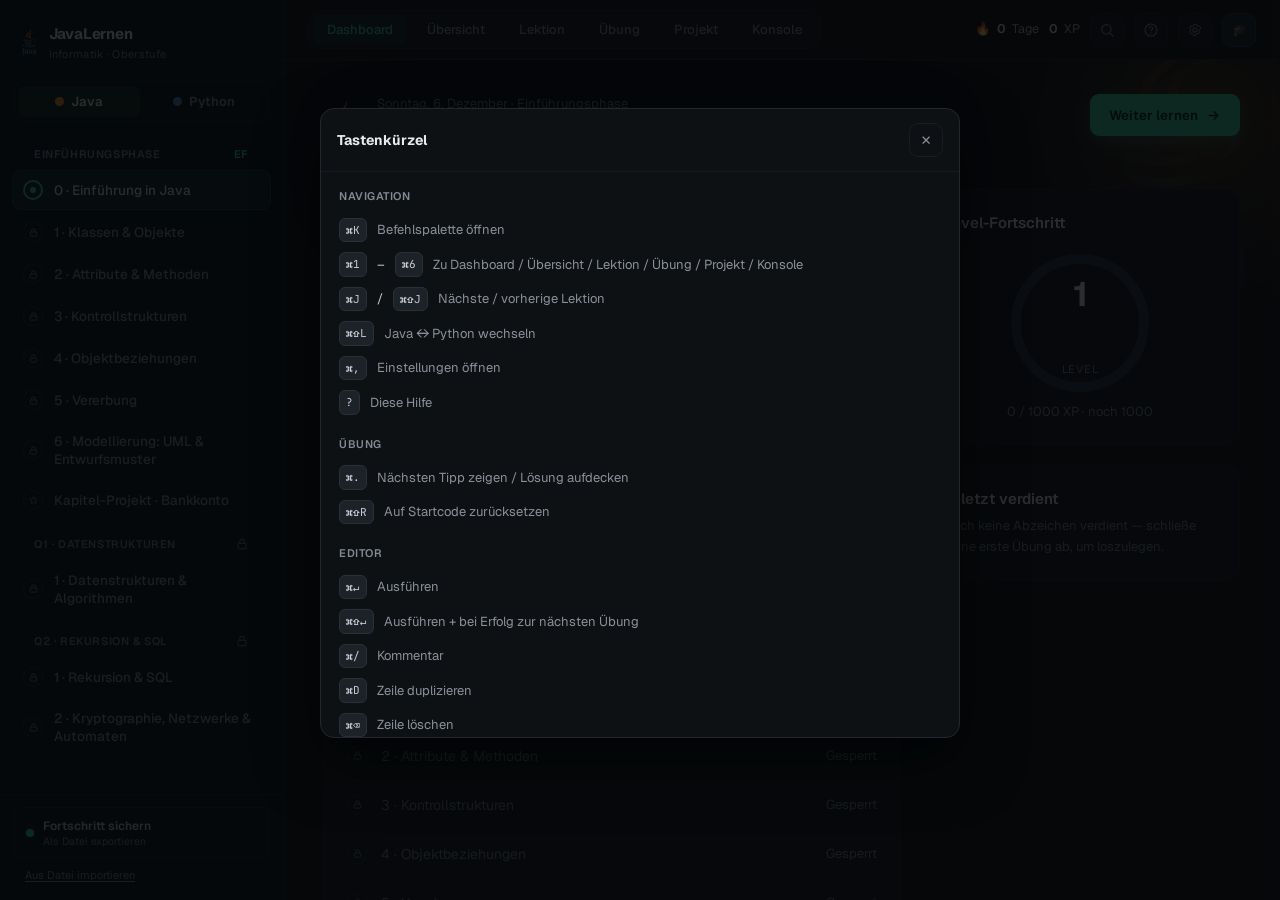
==== commit f3d86466: "fix(JavaLernen): overlay de ayuda bloqueaba todo — atajos no cerraban ni funcionaban debajo - Escape" ====
--- a/app/index.html
+++ b/app/index.html
@@ -306,7 +306,10 @@
   <!-- ============ TASTENKÜRZEL-HILFE (?) ============ -->
   <div class="cmdk-overlay" id="shortcutsOverlay" hidden>
     <div class="cmdk-box shortcuts-box" role="dialog" aria-modal="true" aria-label="Tastenkürzel">
-      <div class="cmdk-input-row"><strong style="font-size:14px">Tastenkürzel</strong></div>
+      <div class="cmdk-input-row" style="justify-content:space-between">
+        <strong style="font-size:14px">Tastenkürzel</strong>
+        <button class="icon-btn" id="shortcutsCloseBtn" aria-label="Schließen">✕</button>
+      </div>
       <div class="shortcuts-grid">
         <div class="sc-group">
           <div class="sc-hd">Navigation</div>
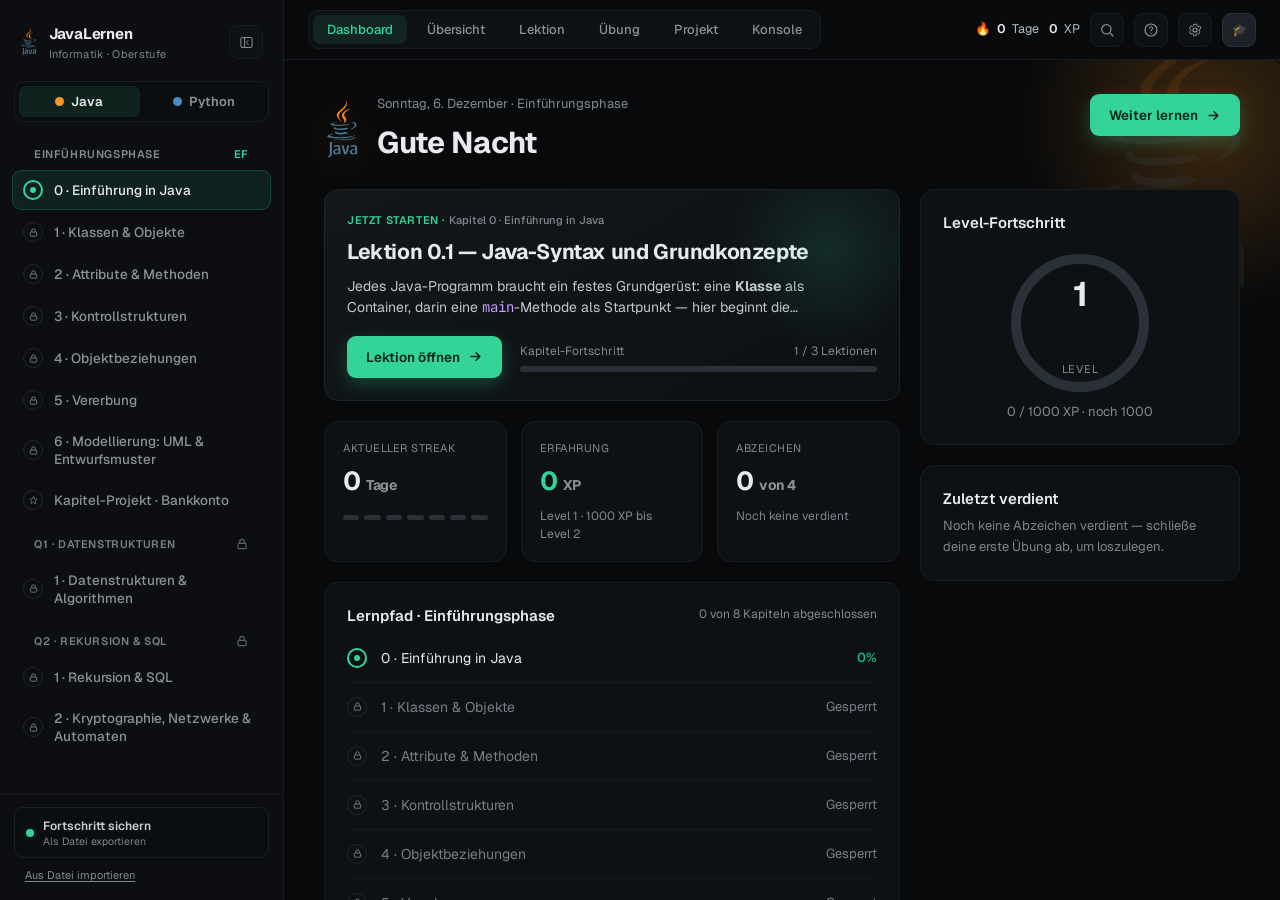
==== commit 895e8edb: "feat(JavaLernen): sidebar colapsable + script de arranque - Sidebar: botón para ocultar/mostrar en e" ====
--- a/app/index.html
+++ b/app/index.html
@@ -27,6 +27,9 @@
           <span class="brand-name" id="brandName">JavaLernen</span>
           <span class="brand-sub" style="display:block">Informatik · Oberstufe</span>
         </span>
+        <button class="icon-btn sidebar-collapse-btn" id="sidebarCollapseBtn" aria-label="Seitenleiste einklappen" title="Seitenleiste einklappen">
+          <svg width="15" height="15" viewBox="0 0 24 24" fill="none"><rect x="3" y="4" width="18" height="16" rx="2" stroke="currentColor" stroke-width="1.6"/><path d="M9 4v16" stroke="currentColor" stroke-width="1.6"/><path d="M14.5 9l-2.5 3 2.5 3" stroke="currentColor" stroke-width="1.6" stroke-linecap="round" stroke-linejoin="round"/></svg>
+        </button>
       </div>
 
       <div class="lang-switch" role="group" aria-label="Programmiersprache">
@@ -52,6 +55,9 @@
         <div style="display:flex;align-items:center;gap:12px">
           <button class="icon-btn hamburger" id="hamburger" aria-label="Navigation öffnen" aria-expanded="false">
             <svg width="18" height="18" viewBox="0 0 24 24" fill="none"><path d="M4 7h16M4 12h16M4 17h16" stroke="currentColor" stroke-width="2" stroke-linecap="round"/></svg>
+          </button>
+          <button class="icon-btn sidebar-expand-btn" id="sidebarExpandBtn" aria-label="Seitenleiste einblenden" title="Seitenleiste einblenden">
+            <svg width="15" height="15" viewBox="0 0 24 24" fill="none"><rect x="3" y="4" width="18" height="16" rx="2" stroke="currentColor" stroke-width="1.6"/><path d="M9 4v16" stroke="currentColor" stroke-width="1.6"/><path d="M12.5 9l2.5 3-2.5 3" stroke="currentColor" stroke-width="1.6" stroke-linecap="round" stroke-linejoin="round"/></svg>
           </button>
           <div class="tabs" role="tablist" aria-label="Ansicht">
             <button class="tab" role="tab" aria-selected="true"  data-view="dashboard">Dashboard</button>
--- a/app/css/app.css
+++ b/app/css/app.css
@@ -56,8 +56,10 @@
 .sidebar {
   width: 284px; flex: none; background: var(--sidebar);
   border-right: 1px solid var(--border); display: flex; flex-direction: column;
+  transition: width .2s ease, padding .2s ease, border-color .2s ease; overflow: hidden;
 }
 .brand { padding: 22px 20px 18px; display: flex; align-items: center; gap: 11px; }
+.sidebar-collapse-btn { margin-left: auto; flex: none; }
 .brand-logo { flex: none; display: flex; align-items: center; justify-content: center; }
 .brand-logo img { height: 30px; width: auto; display: block; }
 .brand-name { font-size: 15px; font-weight: 700; letter-spacing: -0.2px; }
@@ -163,6 +165,17 @@
 }
 .icon-btn:hover { color: var(--text2); border-color: var(--border3); }
 .hamburger { display: none; }
+.sidebar-expand-btn { display: none; }
+@media (min-width: 901px) {
+  /* colapsar la sidebar en escritorio (independiente del drawer mobile de abajo) */
+  /* min-width:0 : un flex item no se achica bajo el ancho mínimo de su contenido
+     (min-width:auto implícito) salvo que se fije en 0. flex-basis:0 explícito:
+     .sidebar usa "flex:none" (flex-basis:auto) — Chromium no re-resuelve ese
+     auto contra el width de ESTA regla (distinta de la que declaró flex),
+     así que sin flex-basis explícito el ancho seguía calculado en 284px. */
+  .shell.sidebar-collapsed .sidebar { width: 0; min-width: 0; flex-basis: 0; padding: 0; border-right: none; }
+  .shell.sidebar-collapsed .sidebar-expand-btn { display: grid; }
+}
 
 /* ---- Settings popover ---- */
 .settings-wrap { position: relative; }
@@ -552,6 +565,10 @@
   position: fixed; inset: 0; z-index: 400; background: rgba(6,8,10,0.6);
   display: flex; align-items: flex-start; justify-content: center; padding-top: 12vh;
 }
+/* el atributo HTML `hidden` lo oculta el user-agent con display:none, pero la regla
+   .cmdk-overlay{display:flex} de arriba le gana por especificidad → el overlay quedaba
+   SIEMPRE visible tapando la app. Esta regla ([attr] > .class) lo restaura. */
+.cmdk-overlay[hidden] { display: none; }
 .cmdk-box {
   width: 100%; max-width: 560px; max-height: 70vh; margin: 0 20px; display: flex; flex-direction: column;
   background: var(--panel); border: 1px solid var(--border3); border-radius: var(--r-lg);
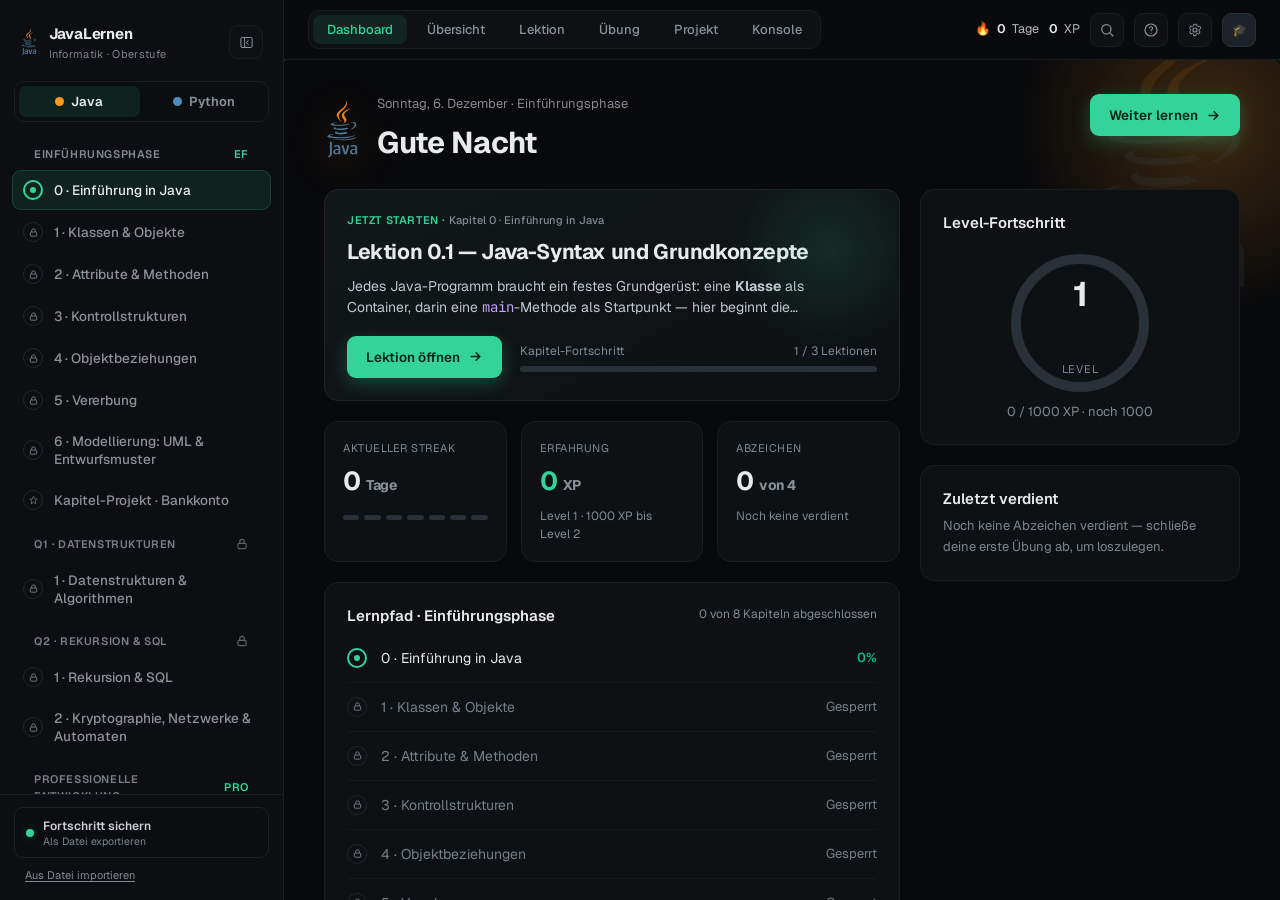
==== commit b7e343f7: "feat(JavaLernen): F5 para Ausfuehren en vez de Enter Antes Cmd+Enter corria el codigo. Ahora F5 (glo" ====
--- a/app/index.html
+++ b/app/index.html
@@ -189,7 +189,8 @@
             <div id="lessonBody"></div>
             <div class="les-nav">
               <button class="btn btn-ghost" id="lesPrevBtn">◄ Zurück</button>
-              <button class="btn btn-primary" id="lesNextBtn">Zur Übung ►</button>
+              <button class="btn btn-primary" id="lesDoneBtn">✓ Lektion abgeschlossen</button>
+              <button class="btn btn-primary" id="lesNextBtn" hidden>Zur Übung ►</button>
             </div>
           </div>
         </section>
@@ -205,7 +206,7 @@
                 <span class="mono" id="exFile" style="font-size:12.5px;color:var(--sub)">Main.java</span>
                 <div style="display:flex;align-items:center;gap:8px">
                   <button class="btn btn-ghost" id="resetBtn" style="padding:7px 12px;font-size:12.5px" title="Auf Startcode zurücksetzen">↺ Zurücksetzen</button>
-                  <button class="btn btn-primary" id="runBtn" style="padding:7px 15px;font-size:12.5px">▶ Ausführen <span class="pg-kbd">⌘↵</span></button>
+                  <button class="btn btn-primary" id="runBtn" style="padding:7px 15px;font-size:12.5px">▶ Ausführen <span class="pg-kbd">F5</span></button>
                 </div>
               </div>
               <div class="editor" id="editor">
@@ -258,7 +259,7 @@
               <textarea id="pgStdin" class="pg-stdin mono" spellcheck="false" placeholder="Zeile 1&#10;Zeile 2&#10;…"></textarea>
               <div class="pg-shortcuts">
                 <div class="pg-sc-title">IntelliJ-Kürzel</div>
-                <div class="pg-sc"><kbd>⌘↵</kbd><span>Ausführen</span></div>
+                <div class="pg-sc"><kbd>F5</kbd><span>Ausführen</span></div>
                 <div class="pg-sc"><kbd>⌘/</kbd><span>Kommentar</span></div>
                 <div class="pg-sc"><kbd>⌘D</kbd><span>Zeile duplizieren</span></div>
                 <div class="pg-sc"><kbd>⌘⌫</kbd><span>Zeile löschen</span></div>
@@ -270,7 +271,7 @@
             <div class="pg-main">
               <div class="pg-bar">
                 <span class="mono" style="font-size:12.5px;color:var(--sub)">Main.java</span>
-                <button class="btn btn-primary" id="pgRunBtn" style="padding:7px 15px;font-size:12.5px">▶ Ausführen <span class="pg-kbd">⌘↵</span></button>
+                <button class="btn btn-primary" id="pgRunBtn" style="padding:7px 15px;font-size:12.5px">▶ Ausführen <span class="pg-kbd">F5</span></button>
               </div>
               <div class="editor" id="pgEditor">
                 <div class="editor-gutter mono" id="pgGutter" aria-hidden="true">1</div>
@@ -333,7 +334,7 @@
         </div>
         <div class="sc-group">
           <div class="sc-hd">Editor</div>
-          <div class="sc-row"><kbd>⌘↵</kbd><span>Ausführen</span></div>
+          <div class="sc-row"><kbd>F5</kbd><span>Ausführen</span></div>
           <div class="sc-row"><kbd>⌘⇧↵</kbd><span>Ausführen + bei Erfolg zur nächsten Übung</span></div>
           <div class="sc-row"><kbd>⌘/</kbd><span>Kommentar</span></div>
           <div class="sc-row"><kbd>⌘D</kbd><span>Zeile duplizieren</span></div>
--- a/app/css/app.css
+++ b/app/css/app.css
@@ -5,6 +5,9 @@
    ============================================================ */
 
 *, *::before, *::after { box-sizing: border-box; margin: 0; padding: 0; }
+/* el atributo [hidden] debe ganar SIEMPRE, sin importar qué clase de "display"
+   tenga el elemento (.btn, .cmdk-overlay, etc. ya rompieron esto más de una vez) */
+[hidden] { display: none !important; }
 html, body { height: 100%; max-width: 100%; overflow-x: hidden; }
 body {
   background: var(--bg);
@@ -565,10 +568,6 @@
   position: fixed; inset: 0; z-index: 400; background: rgba(6,8,10,0.6);
   display: flex; align-items: flex-start; justify-content: center; padding-top: 12vh;
 }
-/* el atributo HTML `hidden` lo oculta el user-agent con display:none, pero la regla
-   .cmdk-overlay{display:flex} de arriba le gana por especificidad → el overlay quedaba
-   SIEMPRE visible tapando la app. Esta regla ([attr] > .class) lo restaura. */
-.cmdk-overlay[hidden] { display: none; }
 .cmdk-box {
   width: 100%; max-width: 560px; max-height: 70vh; margin: 0 20px; display: flex; flex-direction: column;
   background: var(--panel); border: 1px solid var(--border3); border-radius: var(--r-lg);
@@ -596,3 +595,16 @@
 .sc-row { display: flex; align-items: center; gap: 10px; padding: 5px 0; font-size: 13px; color: var(--text2); }
 .sc-row span { color: var(--mut); }
 .sc-row kbd { font-family: var(--ff-mono); font-size: 11px; color: var(--text2); background: var(--elev); border: 1px solid var(--elev-border); border-radius: 6px; padding: 3px 6px; }
+
+/* ============================ SNIPPET-VORSCHLÄGE (Live Templates) ============================ */
+.snippet-menu {
+  position: fixed; z-index: 500; min-width: 220px; max-width: 320px;
+  background: var(--panel); border: 1px solid var(--border3); border-radius: var(--r-md);
+  box-shadow: var(--pop-shadow); overflow: hidden; animation: jl-rise .1s ease;
+  font-family: var(--ff); /* la lista es UI, no código — solo el trigger va en mono */
+}
+.snippet-item { display: flex; align-items: baseline; gap: 10px; padding: 7px 12px; cursor: pointer; }
+.snippet-item.active { background: var(--accent-bg); }
+.snippet-item b { font-family: var(--ff-mono); font-size: 12.5px; color: var(--accent); flex: none; }
+.snippet-item span { font-size: 12px; color: var(--mut2); white-space: nowrap; overflow: hidden; text-overflow: ellipsis; }
+.snippet-hint { padding: 6px 12px; font-size: 10.5px; color: var(--faint); border-top: 1px solid var(--divider); }
